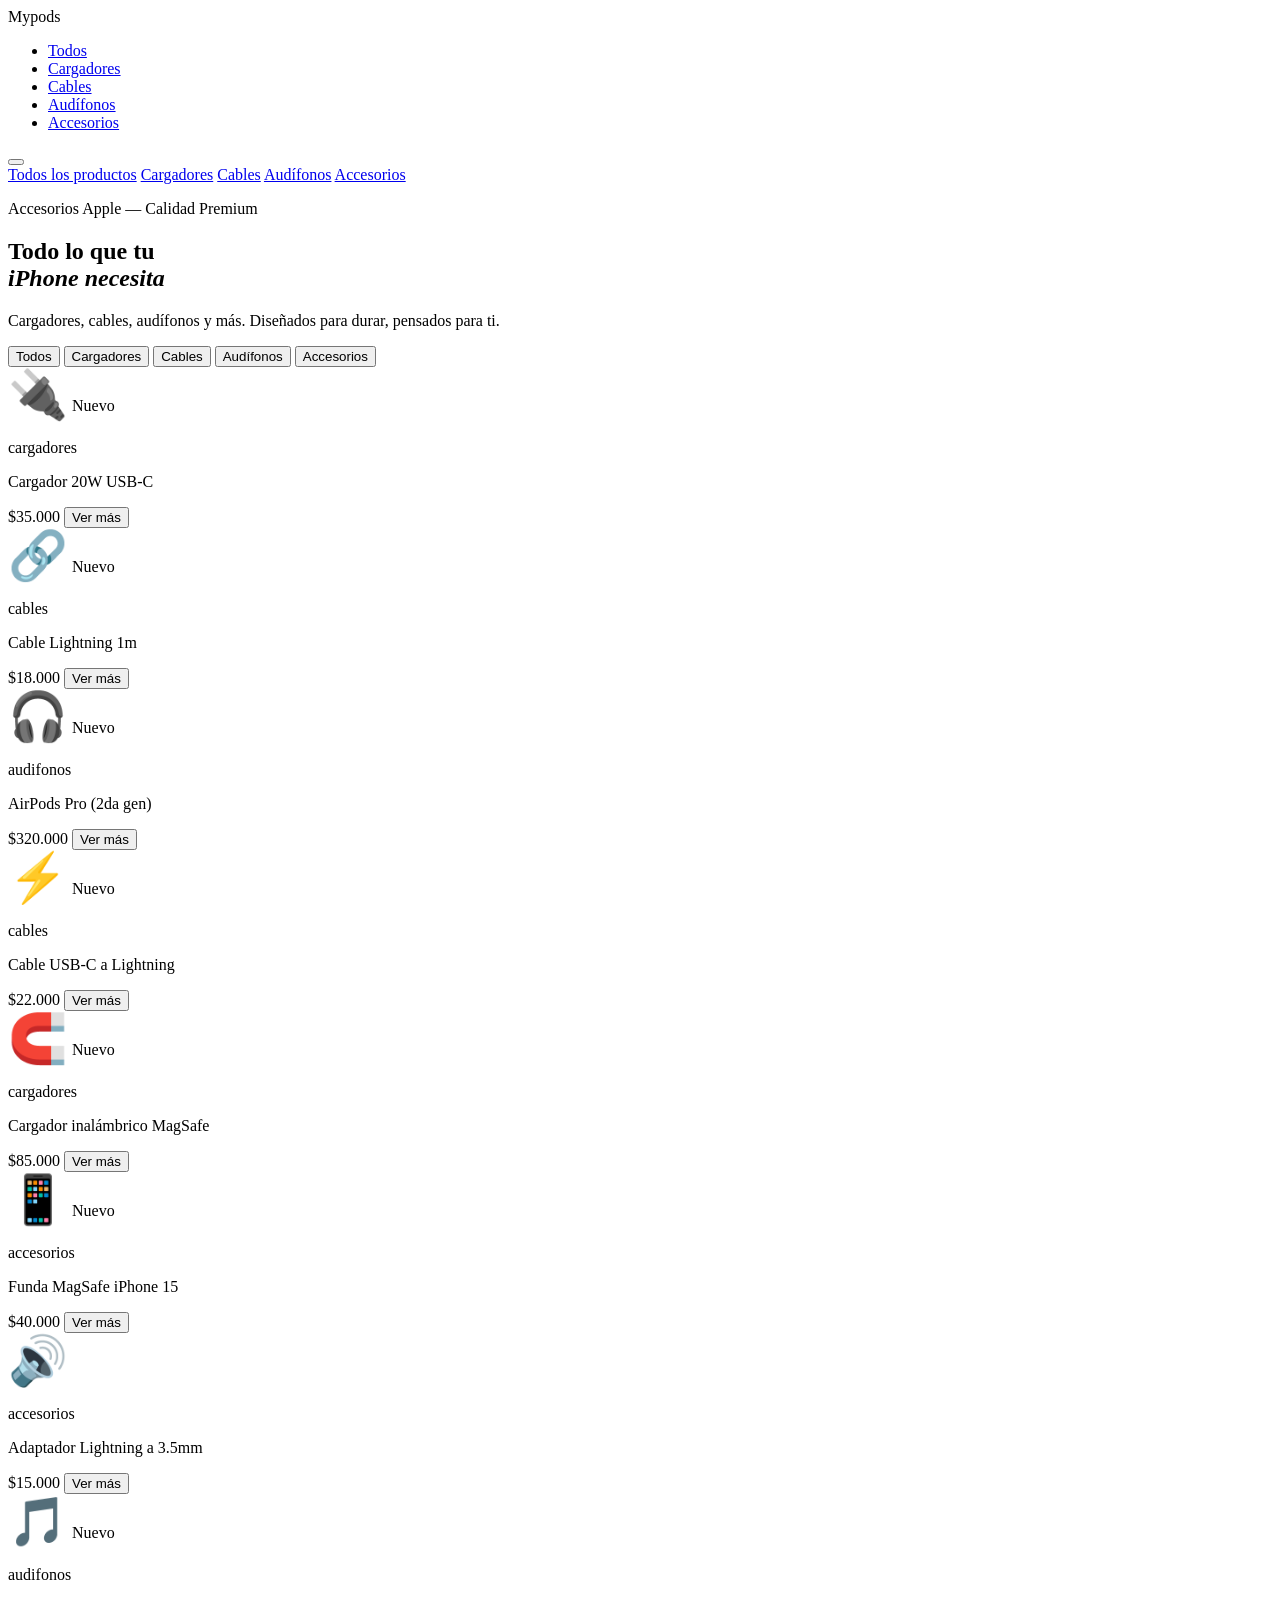
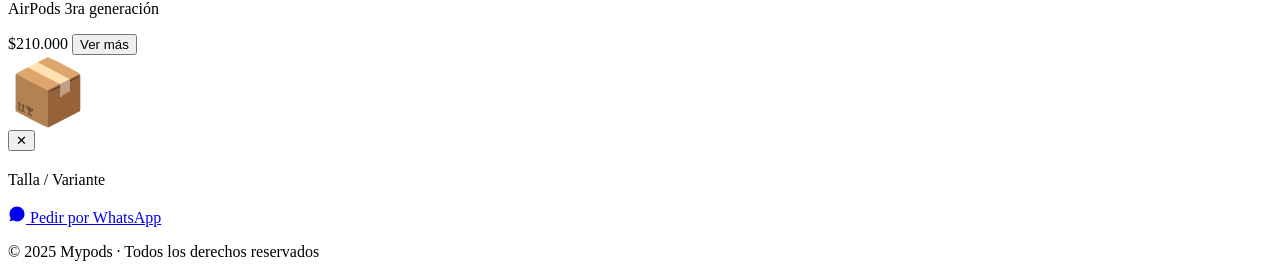
==== index.html @ 9adfc02c "sss" ====
<!DOCTYPE html>
<html lang="es">
<head>
  <meta charset="UTF-8" />
  <meta name="viewport" content="width=device-width, initial-scale=1.0" />
  <title>Mypods — Accesorios Apple</title>
  <link rel="stylesheet" href="styles.css" />
  <link rel="preconnect" href="https://fonts.googleapis.com" />
  <link rel="preconnect" href="https://fonts.gstatic.com" crossorigin />
  <link href="https://fonts.googleapis.com/css2?family=DM+Sans:ital,opsz,wght@0,9..40,300;0,9..40,400;0,9..40,500;1,9..40,300&family=DM+Serif+Display:ital@0;1&display=swap" rel="stylesheet" />
</head>
<body>

  <!-- NAVBAR -->
  <nav class="navbar">
    <div class="nav-logo">My<span>pods</span></div>
    <ul class="nav-links-row" id="navLinks">
      <li><a href="#" onclick="filterCat('all')">Todos</a></li>
      <li><a href="#" onclick="filterCat('cargadores')">Cargadores</a></li>
      <li><a href="#" onclick="filterCat('cables')">Cables</a></li>
      <li><a href="#" onclick="filterCat('audifonos')">Audífonos</a></li>
      <li><a href="#" onclick="filterCat('accesorios')">Accesorios</a></li>
    </ul>
    <button class="hamburger" id="hamburger" aria-label="Menú">
      <span></span><span></span><span></span>
    </button>
  </nav>

  <!-- MENÚ MÓVIL -->
  <div class="mobile-menu" id="mobileMenu">
    <a href="#" onclick="filterCat('all');closeMobile()">Todos los productos</a>
    <a href="#" onclick="filterCat('cargadores');closeMobile()">Cargadores</a>
    <a href="#" onclick="filterCat('cables');closeMobile()">Cables</a>
    <a href="#" onclick="filterCat('audifonos');closeMobile()">Audífonos</a>
    <a href="#" onclick="filterCat('accesorios');closeMobile()">Accesorios</a>
  </div>

  <!-- HERO -->
  <section class="hero">
    <p class="hero-eyebrow">Accesorios Apple — Calidad Premium</p>
    <h1 class="hero-title">Todo lo que tu<br><em>iPhone necesita</em></h1>
    <p class="hero-sub">Cargadores, cables, audífonos y más. Diseñados para durar, pensados para ti.</p>
  </section>

  <!-- FILTROS -->
  <div class="filters" id="filterBar">
    <button class="filter-btn active" data-filter="all">Todos</button>
    <button class="filter-btn" data-filter="cargadores">Cargadores</button>
    <button class="filter-btn" data-filter="cables">Cables</button>
    <button class="filter-btn" data-filter="audifonos">Audífonos</button>
    <button class="filter-btn" data-filter="accesorios">Accesorios</button>
  </div>

  <!-- GRID DE PRODUCTOS -->
  <section class="grid-section">
    <div class="products-grid" id="productsGrid"></div>
  </section>

  <!-- MODAL -->
  <div class="modal-overlay" id="modalOverlay" onclick="closeModalOutside(event)">
    <div class="modal" id="modal">
      <div class="modal-left" id="modalImgWrap">
        <span id="modalImgPlaceholder" style="font-size:4rem">📦</span>
      </div>
      <div class="modal-right">
        <button class="modal-close" onclick="closeModal()">✕</button>
        <p class="modal-cat" id="modalCat"></p>
        <h2 class="modal-name" id="modalName"></h2>
        <p class="modal-price" id="modalPrice"></p>
        <p class="modal-desc" id="modalDesc"></p>
        <div>
          <p class="modal-label">Talla / Variante</p>
          <div class="sizes-row" id="modalSizes"></div>
        </div>
        <div id="colorsWrap" style="display:none">
          <p class="modal-label">Color disponible</p>
          <div class="colors-row" id="modalColors"></div>
        </div>
        <a class="btn-order" id="btnOrder" href="#" target="_blank">
          <svg width="18" height="18" viewBox="0 0 24 24" fill="currentColor" aria-hidden="true">
            <path d="M17.472 14.382c-.297-.149-1.758-.867-2.03-.967-.273-.099-.471-.148-.67.15-.197.297-.767.966-.94 1.164-.173.199-.347.223-.644.075-.297-.15-1.255-.463-2.39-1.475-.883-.788-1.48-1.761-1.653-2.059-.173-.297-.018-.458.13-.606.134-.133.298-.347.446-.52.149-.174.198-.298.298-.497.099-.198.05-.371-.025-.52-.075-.149-.669-1.612-.916-2.207-.242-.579-.487-.5-.669-.51-.173-.008-.371-.01-.57-.01-.198 0-.52.074-.792.372-.272.297-1.04 1.016-1.04 2.479 0 1.462 1.065 2.875 1.213 3.074.149.198 2.096 3.2 5.077 4.487.709.306 1.262.489 1.694.625.712.227 1.36.195 1.871.118.571-.085 1.758-.719 2.006-1.413.248-.694.248-1.289.173-1.413-.074-.124-.272-.198-.57-.347z"/>
            <path d="M11.99 2h-.004C6.47 2 2 6.475 2 12c0 1.985.583 3.833 1.586 5.391L2 22l4.734-1.559A9.944 9.944 0 0012.003 22C17.528 22 22 17.525 22 12S17.523 2 11.99 2z"/>
          </svg>
          Pedir por WhatsApp
        </a>
      </div>
    </div>
  </div>

  <!-- FOOTER -->
  <footer>
    <p>© 2025 Mypods · Todos los derechos reservados</p>
  </footer>

  <script src="script.js"></script>
</body>
</html>
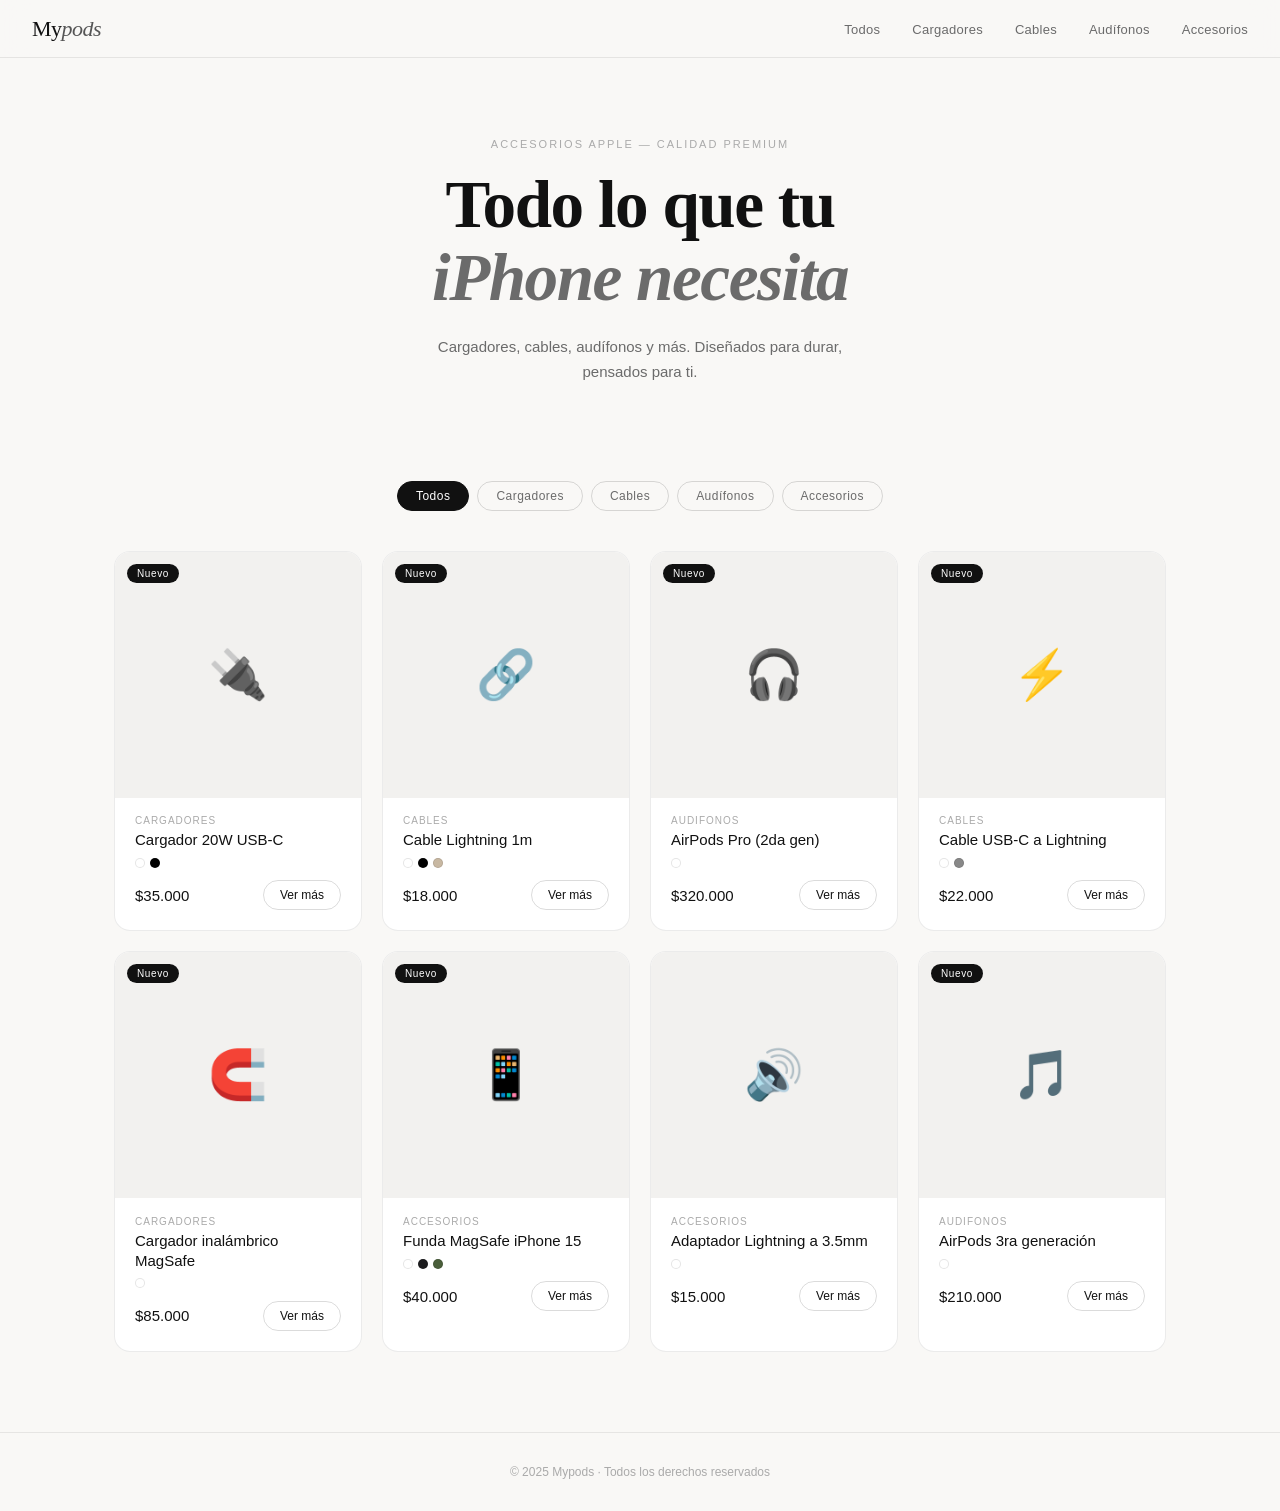
==== commit a371e063: "ahora si" ====
--- a/index.html
+++ b/index.html
@@ -5,9 +5,7 @@
   <meta name="viewport" content="width=device-width, initial-scale=1.0" />
   <title>Mypods — Accesorios Apple</title>
   <link rel="stylesheet" href="styles.css" />
-  <link rel="preconnect" href="https://fonts.googleapis.com" />
-  <link rel="preconnect" href="https://fonts.gstatic.com" crossorigin />
-  <link href="https://fonts.googleapis.com/css2?family=DM+Sans:ital,opsz,wght@0,9..40,300;0,9..40,400;0,9..40,500;1,9..40,300&family=DM+Serif+Display:ital@0;1&display=swap" rel="stylesheet" />
+
 </head>
 <body>
 
@@ -94,4 +92,4 @@
 
   <script src="script.js"></script>
 </body>
-</html>+</html>
--- a/styles.css
+++ b/styles.css
@@ -0,0 +1,615 @@
+/* ============================================================
+   MYPODS — styles.css
+   ============================================================ */
+
+/* Fuentes del sistema — no requieren internet */
+
+/* ── RESET & VARIABLES ── */
+* {
+  margin: 0;
+  padding: 0;
+  box-sizing: border-box;
+}
+
+:root {
+  --bg:        #F9F8F6;
+  --bg2:       #FFFFFF;
+  --text:      #111111;
+  --text2:     #6B6B6B;
+  --text3:     #AAAAAA;
+  --border:    rgba(0, 0, 0, 0.08);
+  --border2:   rgba(0, 0, 0, 0.14);
+  --radius:    16px;
+  --radius-sm: 10px;
+}
+
+body {
+  background: var(--bg);
+  font-family: -apple-system, BlinkMacSystemFont, 'Segoe UI', Arial, sans-serif;
+  color: var(--text);
+  min-height: 100vh;
+}
+
+/* ── NAVBAR ── */
+.navbar {
+  position: sticky;
+  top: 0;
+  z-index: 100;
+  background: rgba(249, 248, 246, 0.88);
+  backdrop-filter: blur(14px);
+  border-bottom: 0.5px solid var(--border);
+  padding: 0 2rem;
+  display: flex;
+  align-items: center;
+  justify-content: space-between;
+  height: 58px;
+}
+
+.nav-logo {
+  font-family: Georgia, 'Times New Roman', serif;
+  font-size: 22px;
+  letter-spacing: -0.5px;
+  color: var(--text);
+}
+
+.nav-logo span {
+  font-style: italic;
+  color: #555;
+}
+
+.nav-links-row {
+  display: flex;
+  gap: 2rem;
+  list-style: none;
+}
+
+.nav-links-row a {
+  font-size: 13px;
+  color: var(--text2);
+  text-decoration: none;
+  letter-spacing: 0.02em;
+  transition: color 0.2s;
+}
+
+.nav-links-row a:hover {
+  color: var(--text);
+}
+
+/* Hamburguesa */
+.hamburger {
+  display: none;
+  background: none;
+  border: none;
+  cursor: pointer;
+  padding: 6px;
+}
+
+.hamburger span {
+  display: block;
+  width: 22px;
+  height: 1.5px;
+  background: var(--text);
+  margin: 5px 0;
+  transition: 0.3s;
+}
+
+/* Menú móvil */
+.mobile-menu {
+  display: none;
+  position: fixed;
+  top: 58px;
+  left: 0;
+  right: 0;
+  background: var(--bg2);
+  border-bottom: 0.5px solid var(--border);
+  padding: 1.5rem 2rem;
+  z-index: 99;
+}
+
+.mobile-menu.open {
+  display: block;
+}
+
+.mobile-menu a {
+  display: block;
+  padding: 0.75rem 0;
+  font-size: 15px;
+  color: var(--text);
+  text-decoration: none;
+  border-bottom: 0.5px solid var(--border);
+}
+
+/* ── HERO ── */
+.hero {
+  padding: 5rem 2rem 4rem;
+  text-align: center;
+  max-width: 700px;
+  margin: 0 auto;
+}
+
+.hero-eyebrow {
+  font-size: 11px;
+  letter-spacing: 0.18em;
+  color: var(--text3);
+  text-transform: uppercase;
+  margin-bottom: 1.2rem;
+}
+
+.hero-title {
+  font-family: Georgia, 'Times New Roman', serif;
+  font-size: clamp(2.8rem, 6vw, 4.2rem);
+  line-height: 1.08;
+  letter-spacing: -1.5px;
+  margin-bottom: 1.2rem;
+}
+
+.hero-title em {
+  font-style: italic;
+  color: var(--text2);
+}
+
+.hero-sub {
+  font-size: 15px;
+  color: var(--text2);
+  line-height: 1.7;
+  max-width: 440px;
+  margin: 0 auto 2rem;
+  font-weight: 300;
+}
+
+/* ── FILTROS ── */
+.filters {
+  display: flex;
+  gap: 0.5rem;
+  flex-wrap: wrap;
+  justify-content: center;
+  padding: 0 2rem 2.5rem;
+}
+
+.filter-btn {
+  font-family: -apple-system, BlinkMacSystemFont, 'Segoe UI', Arial, sans-serif;
+  font-size: 12px;
+  letter-spacing: 0.04em;
+  padding: 7px 18px;
+  border-radius: 99px;
+  border: 0.5px solid var(--border2);
+  background: transparent;
+  color: var(--text2);
+  cursor: pointer;
+  transition: all 0.2s;
+}
+
+.filter-btn:hover {
+  border-color: var(--text);
+  color: var(--text);
+}
+
+.filter-btn.active {
+  background: var(--text);
+  color: #fff;
+  border-color: var(--text);
+}
+
+/* ── GRID ── */
+.grid-section {
+  padding: 0 1.5rem 5rem;
+  max-width: 1100px;
+  margin: 0 auto;
+}
+
+.products-grid {
+  display: grid;
+  grid-template-columns: repeat(auto-fill, minmax(240px, 1fr));
+  gap: 1.25rem;
+}
+
+/* ── TARJETA DE PRODUCTO ── */
+.product-card {
+  background: var(--bg2);
+  border-radius: var(--radius);
+  border: 0.5px solid var(--border);
+  overflow: hidden;
+  cursor: pointer;
+  transition: transform 0.3s ease, box-shadow 0.3s ease;
+  opacity: 0;
+  transform: translateY(24px);
+  animation: fadeUp 0.5s ease forwards;
+}
+
+.product-card:hover {
+  transform: translateY(-4px);
+  box-shadow: 0 12px 40px rgba(0, 0, 0, 0.09);
+}
+
+@keyframes fadeUp {
+  to {
+    opacity: 1;
+    transform: translateY(0);
+  }
+}
+
+.card-img {
+  width: 100%;
+  aspect-ratio: 1 / 1;
+  background: #F2F1EF;
+  display: flex;
+  align-items: center;
+  justify-content: center;
+  position: relative;
+  overflow: hidden;
+  font-size: 3rem;
+}
+
+.card-img img {
+  width: 100%;
+  height: 100%;
+  object-fit: cover;
+  transition: transform 0.4s ease;
+}
+
+.product-card:hover .card-img img {
+  transform: scale(1.04);
+}
+
+/* Badges */
+.badge {
+  position: absolute;
+  top: 12px;
+  left: 12px;
+  font-size: 10px;
+  font-weight: 500;
+  letter-spacing: 0.06em;
+  padding: 4px 10px;
+  border-radius: 99px;
+}
+
+.badge-new {
+  background: #111;
+  color: #fff;
+}
+
+.badge-sold {
+  background: #D85A30;
+  color: #fff;
+}
+
+/* Cuerpo de la tarjeta */
+.card-body {
+  padding: 1.1rem 1.25rem 1.25rem;
+}
+
+.card-cat {
+  font-size: 10px;
+  letter-spacing: 0.1em;
+  color: var(--text3);
+  text-transform: uppercase;
+  margin-bottom: 4px;
+}
+
+.card-name {
+  font-size: 15px;
+  font-weight: 500;
+  color: var(--text);
+  margin-bottom: 0.5rem;
+  line-height: 1.3;
+}
+
+.card-colors {
+  display: flex;
+  gap: 5px;
+  margin-bottom: 0.8rem;
+}
+
+.color-dot {
+  width: 10px;
+  height: 10px;
+  border-radius: 50%;
+  border: 1px solid rgba(0, 0, 0, 0.1);
+}
+
+.card-footer {
+  display: flex;
+  align-items: center;
+  justify-content: space-between;
+}
+
+.card-price {
+  font-size: 15px;
+  font-weight: 500;
+  color: var(--text);
+}
+
+.btn-view {
+  font-family: -apple-system, BlinkMacSystemFont, 'Segoe UI', Arial, sans-serif;
+  font-size: 12px;
+  font-weight: 500;
+  padding: 7px 16px;
+  border-radius: 99px;
+  border: 0.5px solid var(--border2);
+  background: transparent;
+  color: var(--text);
+  cursor: pointer;
+  transition: all 0.2s;
+}
+
+.btn-view:hover {
+  background: var(--text);
+  color: #fff;
+  border-color: var(--text);
+}
+
+/* ── MODAL ── */
+.modal-overlay {
+  display: none;
+  position: fixed;
+  inset: 0;
+  background: rgba(0, 0, 0, 0.35);
+  z-index: 200;
+  align-items: center;
+  justify-content: center;
+  padding: 1rem;
+}
+
+.modal-overlay.open {
+  display: flex;
+}
+
+.modal {
+  background: var(--bg2);
+  border-radius: 20px;
+  border: 0.5px solid var(--border);
+  width: 100%;
+  max-width: 760px;
+  max-height: 92vh;
+  overflow-y: auto;
+  display: grid;
+  grid-template-columns: 1fr 1fr;
+  position: relative;
+}
+
+.modal-left {
+  background: #F2F1EF;
+  border-radius: 20px 0 0 20px;
+  overflow: hidden;
+  position: relative;
+  min-height: 360px;
+  display: flex;
+  align-items: center;
+  justify-content: center;
+  font-size: 4rem;
+}
+
+.modal-left img {
+  width: 100%;
+  height: 100%;
+  object-fit: cover;
+}
+
+.modal-right {
+  padding: 2rem 1.75rem;
+  display: flex;
+  flex-direction: column;
+  gap: 1rem;
+}
+
+.modal-close {
+  position: absolute;
+  top: 14px;
+  right: 14px;
+  background: rgba(0, 0, 0, 0.07);
+  border: none;
+  width: 30px;
+  height: 30px;
+  border-radius: 50%;
+  cursor: pointer;
+  font-size: 16px;
+  display: flex;
+  align-items: center;
+  justify-content: center;
+  color: var(--text);
+  transition: background 0.2s;
+}
+
+.modal-close:hover {
+  background: rgba(0, 0, 0, 0.14);
+}
+
+.modal-cat {
+  font-size: 10px;
+  letter-spacing: 0.1em;
+  color: var(--text3);
+  text-transform: uppercase;
+}
+
+.modal-name {
+  font-family: Georgia, 'Times New Roman', serif;
+  font-size: 1.6rem;
+  line-height: 1.1;
+  letter-spacing: -0.5px;
+}
+
+.modal-price {
+  font-size: 1.2rem;
+  font-weight: 500;
+}
+
+.modal-desc {
+  font-size: 13.5px;
+  color: var(--text2);
+  line-height: 1.65;
+  font-weight: 300;
+}
+
+.modal-label {
+  font-size: 11px;
+  letter-spacing: 0.08em;
+  color: var(--text3);
+  text-transform: uppercase;
+  margin-bottom: 6px;
+}
+
+/* Selectores de variante */
+.sizes-row {
+  display: flex;
+  gap: 6px;
+  flex-wrap: wrap;
+}
+
+.size-chip {
+  font-family: -apple-system, BlinkMacSystemFont, 'Segoe UI', Arial, sans-serif;
+  font-size: 12px;
+  padding: 6px 14px;
+  border-radius: 99px;
+  border: 0.5px solid var(--border2);
+  background: transparent;
+  color: var(--text);
+  cursor: pointer;
+  transition: all 0.2s;
+}
+
+.size-chip.selected,
+.size-chip:hover {
+  background: var(--text);
+  color: #fff;
+  border-color: var(--text);
+}
+
+/* Selectores de color */
+.colors-row {
+  display: flex;
+  gap: 8px;
+  flex-wrap: wrap;
+}
+
+.color-chip-lg {
+  width: 24px;
+  height: 24px;
+  border-radius: 50%;
+  border: 2px solid transparent;
+  cursor: pointer;
+  outline: 1.5px solid rgba(0, 0, 0, 0.12);
+  transition: outline 0.2s;
+}
+
+.color-chip-lg.selected {
+  outline: 2px solid var(--text);
+  outline-offset: 2px;
+}
+
+/* Botón WhatsApp */
+.btn-order {
+  margin-top: auto;
+  display: flex;
+  align-items: center;
+  justify-content: center;
+  gap: 8px;
+  padding: 13px 24px;
+  border-radius: 99px;
+  background: #25D366;
+  color: #fff;
+  font-family: -apple-system, BlinkMacSystemFont, 'Segoe UI', Arial, sans-serif;
+  font-size: 14px;
+  font-weight: 500;
+  text-decoration: none;
+  border: none;
+  cursor: pointer;
+  transition: opacity 0.2s;
+}
+
+.btn-order:hover {
+  opacity: 0.88;
+}
+
+/* Carrusel de imágenes */
+.carrusel-nav {
+  position: absolute;
+  top: 50%;
+  transform: translateY(-50%);
+  background: rgba(255, 255, 255, 0.85);
+  border: none;
+  width: 32px;
+  height: 32px;
+  border-radius: 50%;
+  cursor: pointer;
+  font-size: 16px;
+  display: flex;
+  align-items: center;
+  justify-content: center;
+  color: #111;
+  transition: background 0.2s;
+}
+
+.carrusel-nav:hover {
+  background: #fff;
+}
+
+.carrusel-nav.prev { left: 8px; }
+.carrusel-nav.next { right: 8px; }
+
+.carrusel-dots {
+  position: absolute;
+  bottom: 10px;
+  left: 50%;
+  transform: translateX(-50%);
+  display: flex;
+  gap: 5px;
+}
+
+.cdot {
+  width: 6px;
+  height: 6px;
+  border-radius: 50%;
+  background: rgba(255, 255, 255, 0.5);
+  transition: background 0.2s;
+}
+
+.cdot.active {
+  background: #fff;
+}
+
+/* ── FOOTER ── */
+footer {
+  border-top: 0.5px solid var(--border);
+  padding: 2rem;
+  text-align: center;
+}
+
+footer p {
+  font-size: 12px;
+  color: var(--text3);
+}
+
+/* ── UTILIDADES ── */
+.hidden {
+  display: none !important;
+}
+
+/* ── RESPONSIVE ── */
+@media (max-width: 600px) {
+  .nav-links-row {
+    display: none;
+  }
+
+  .hamburger {
+    display: block;
+  }
+
+  .hero {
+    padding: 3rem 1.5rem 3rem;
+  }
+
+  .hero-title {
+    font-size: 2.4rem;
+  }
+
+  .modal {
+    grid-template-columns: 1fr;
+    max-height: 95vh;
+  }
+
+  .modal-left {
+    height: 260px;
+    border-radius: 20px 20px 0 0;
+    min-height: unset;
+  }
+}
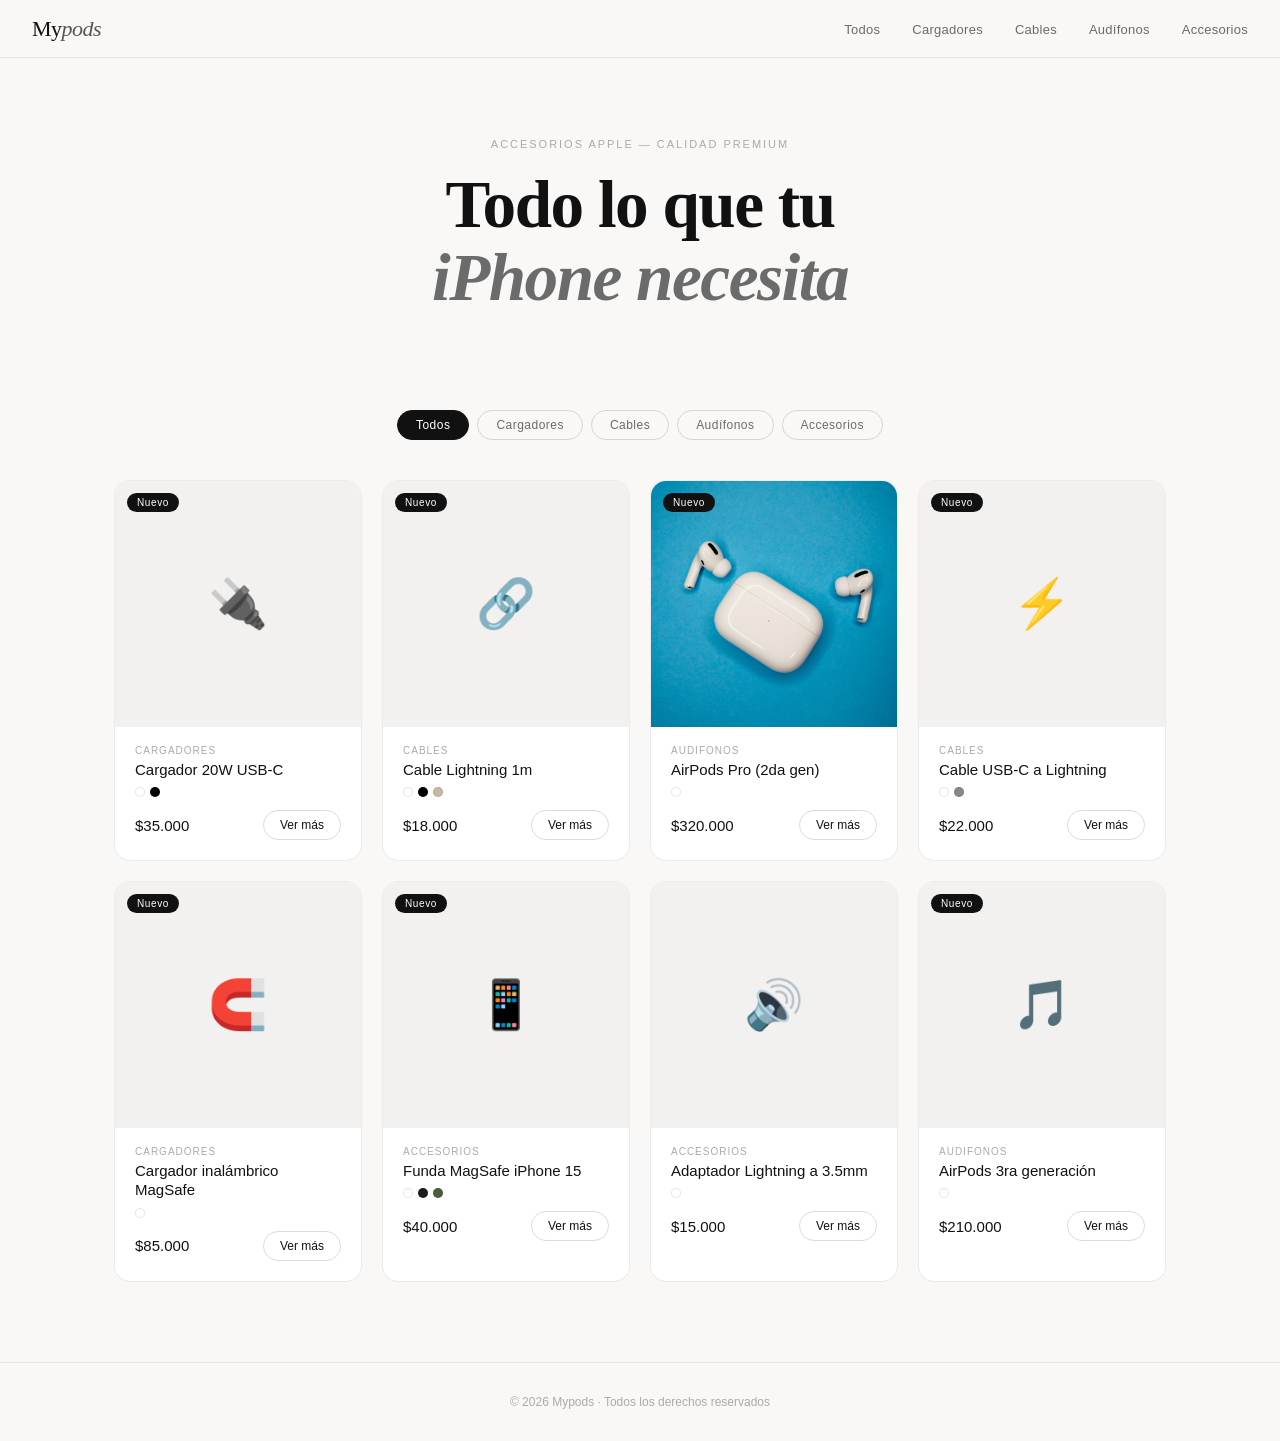
==== commit 214177bf: "listo calisto" ====
--- a/index.html
+++ b/index.html
@@ -37,7 +37,7 @@
   <section class="hero">
     <p class="hero-eyebrow">Accesorios Apple — Calidad Premium</p>
     <h1 class="hero-title">Todo lo que tu<br><em>iPhone necesita</em></h1>
-    <p class="hero-sub">Cargadores, cables, audífonos y más. Diseñados para durar, pensados para ti.</p>
+    <p class="hero-sub"></p>
   </section>
 
   <!-- FILTROS -->
@@ -87,7 +87,7 @@
 
   <!-- FOOTER -->
   <footer>
-    <p>© 2025 Mypods · Todos los derechos reservados</p>
+    <p>© 2026 Mypods · Todos los derechos reservados</p>
   </footer>
 
   <script src="script.js"></script>
--- a/styles.css
+++ b/styles.css
@@ -377,7 +377,9 @@
   align-items: center;
   justify-content: center;
   font-size: 4rem;
-}
+  cursor: grab;
+}
+.modal-left:active { cursor: grabbing; }
 
 .modal-left img {
   width: 100%;
